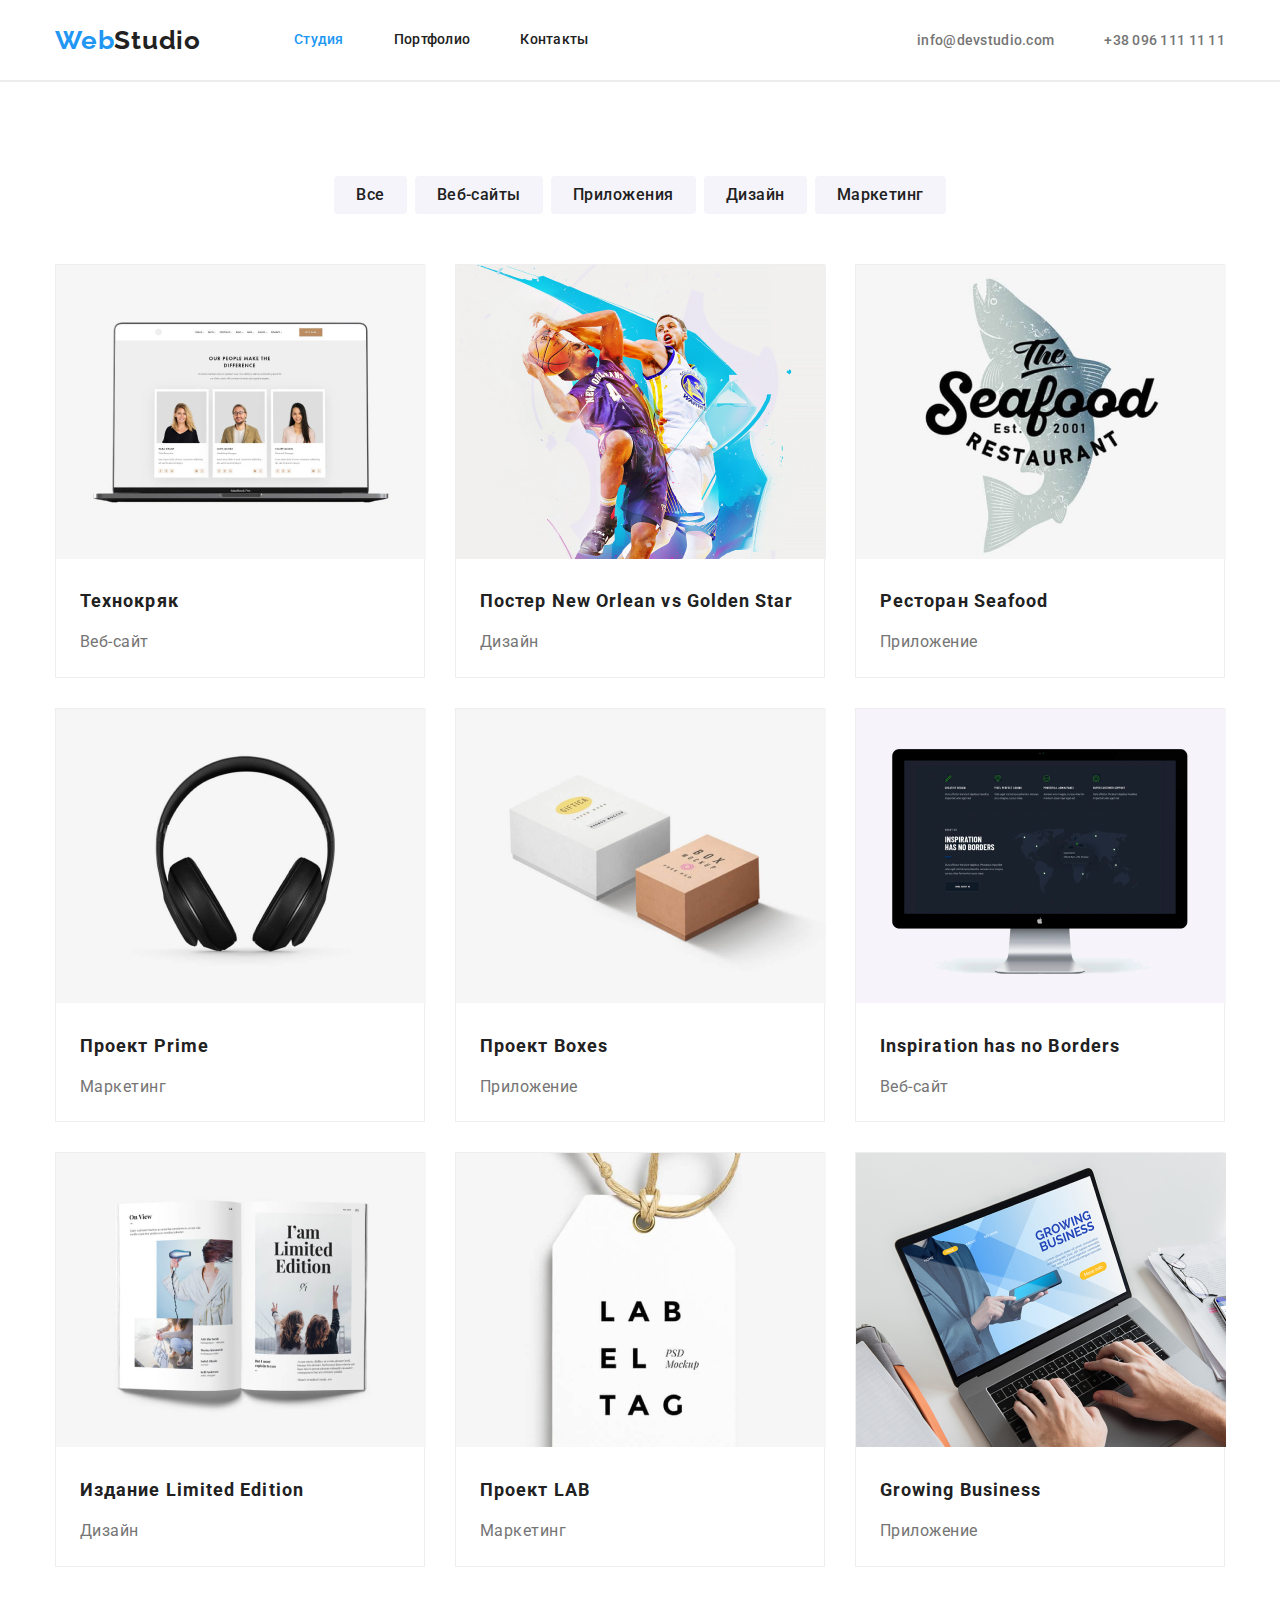
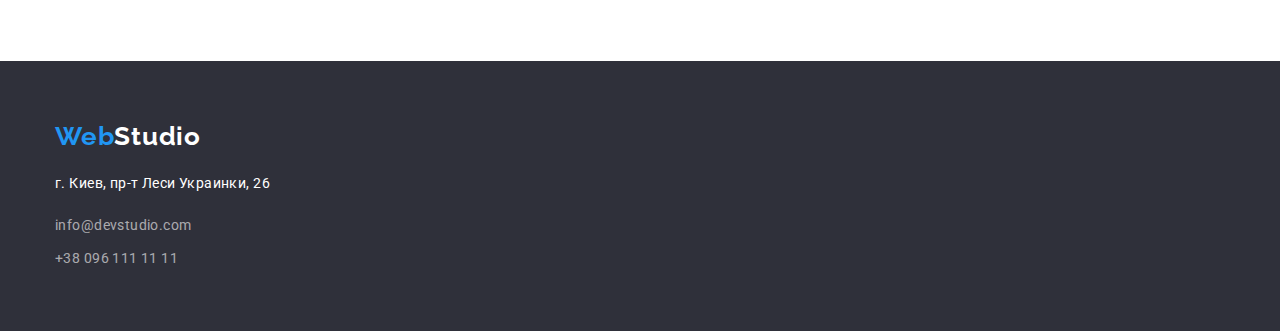
==== portfolio.html @ cbc69741 "hw3 done" ====
<!DOCTYPE html>
<html lang="en">
  <head>
    <meta charset="UTF-8" />
    <meta name="viewport" content="width=device-width, initial-scale=1.0" />
    <link
      href="https://fonts.googleapis.com/css2?family=Oleo+Script&family=Raleway:wght@700&family=Roboto:wght@400;500;700;900&display=swap"
      rel="stylesheet"
    />
    <link
      rel="stylesheet"
      href="https://cdnjs.cloudflare.com/ajax/libs/modern-normalize/1.0.0/modern-normalize.min.css"
    />
    <link rel="stylesheet" href="./css/styles-index.css" />
    <link rel="stylesheet" href="./css/styles-portfolio.css" />
    <title>Portfolio</title>
  </head>
  <body>
    <header class="container main-nav">
      <a class="logo-black" href="./index.html"
        ><span class="web">Web</span>Studio</a
      >
      <nav>
        <ul class="list site-nav">
          <li class="item">
            <a class="link active" href="./index.html">Студия</a>
          </li>
          <li class="item">
            <a class="link" href="./portfolio.html">Портфолио</a>
          </li>
          <li class="item"><a class="link" href="#contacts">Контакты</a></li>
        </ul>
      </nav>

      <ul class="list contacts-nav">
        <li class="item">
          <a
            class="link"
            target="_blank"
            rel="noopener noreferer"
            href="mailto:info@devstudio.com"
            >info@devstudio.com</a
          >
        </li>
        <li class="item">
          <a
            class="link"
            target="_blank"
            rel="noopener noreferer"
            href="tel:+380961111111"
            >+38 096 111 11 11</a
          >
        </li>
      </ul>
    </header>
    <hr class="line" />
    <main>
      <h1 hidden>Portfolio</h1>
      <section>
        <div class="container">
          <ul class="list services">
            <li class="item"><button class="btn" type="button">Все</button></li>
            <li class="item">
              <button class="btn" type="button">Веб-сайты</button>
            </li>
            <li class="item">
              <button class="btn" type="button">Приложения</button>
            </li>
            <li class="item">
              <button class="btn" type="button">Дизайн</button>
            </li>
            <li class="item">
              <button class="btn" type="button">Маркетинг</button>
            </li>
          </ul>
        </div>
        <div class="container">
          <ul class="list products">
            <li class="item">
              <img
                src="./images/portfolio/Technokriak.png"
                alt="Веб-сайт Технокряк"
                width="370px"
              />
              <h2 class="name">Технокряк</h2>
              <p class="type">Веб-сайт</p>
            </li>
            <li class="item">
              <img
                src="./images/portfolio/NewOrleanGoldenStar.png"
                alt="Постер Новый Орлеан"
                width="370px"
              />
              <h2 class="name">
                Постер <span lang="en">New Orlean vs Golden Star</span>
              </h2>
              <p class="type">Дизайн</p>
            </li>
            <li class="item">
              <img
                src="./images/portfolio/Seafood.png"
                alt="Ресторан Seafood"
                width="370px"
              />
              <h2 class="name">Ресторан <span lang="en">Seafood</span></h2>
              <p class="type">Приложение</p>
            </li>
            <li class="item">
              <img
                src="./images/portfolio/Prime.png"
                alt="Проект Prime"
                width="370px"
              />
              <h2 class="name">Проект <span lang="en">Prime</span></h2>
              <p class="type">Маркетинг</p>
            </li>
            <li class="item">
              <img
                src="./images/portfolio/Boxes.png"
                alt="Проект Boxes"
                width="370px"
              />
              <h2 class="name">Проект <span lang="en">Boxes</span></h2>
              <p class="type">Приложение</p>
            </li>
            <li class="item">
              <img
                src="./images/portfolio/Inspiration.png"
                alt="Веб-сайт Inspiration has no borders"
                width="370px"
              />
              <h2 class="name" lang="en">Inspiration has no Borders</h2>
              <p class="type">Веб-сайт</p>
            </li>
            <li class="item">
              <img
                src="./images/portfolio/LimitedEdition.png"
                alt="Издание Limited Edition"
                width="370px"
              />
              <h2 class="name">
                Издание <span lang="en">Limited Edition</span>
              </h2>
              <p class="type">Дизайн</p>
            </li>
            <li class="item">
              <img
                src="./images/portfolio/LAB.png"
                alt="Проект LAB"
                width="370px"
              />
              <h2 class="name">Проект <span lang="en">LAB</span></h2>
              <p class="type">Маркетинг</p>
            </li>
            <li class="item">
              <img
                src="./images/portfolio/GrowingBusiness.png"
                alt="Приложение GrowingBusiness"
                width="370px"
              />
              <h2 class="name" lang="en">Growing Business</h2>
              <p class="type">Приложение</p>
            </li>
          </ul>
        </div>
      </section>
    </main>

    <footer id="contacts">
      <div class="container footer-contacts">
        <a class="logo-white" href="/"><span class="web">Web</span>Studio</a>
        <address class="street-name">г. Киев, пр-т Леси Украинки, 26</address>
        <address>
          <ul class="list">
            <li class="item">
              <a
                class="link"
                target="_blank"
                rel="noopener noreferer"
                href="mailto:info@devstudio.com"
                >info@devstudio.com</a
              >
            </li>
            <li class="item">
              <a
                class="link"
                target="_blank"
                rel="noopener noreferer"
                href="tel:+380961111111"
                >+38 096 111 11 11</a
              >
            </li>
          </ul>
        </address>
      </div>
    </footer>
  </body>
</html>
---- css/styles-index.css ----
:root {
  --bg-color-black: #2f303a;
  --blue: #2196f3;
  --black: #212121;
  --grey: #757575;
  --white: #ffffff;
  --our-team-bg: #f5f4fa;
  --contacts-footer: rgba(255, 255, 255, 0.6);
  --inactive-bg-button: #f5f4fa;
}
.container {
  width: 1200px;
  padding-left: 15px;
  padding-right: 15px;
  margin-left: auto;
  margin-right: auto;
}
.list {
  padding: 0;
  margin: 0;
  list-style-type: none;
}
h1,
h2,
h3,
p {
  margin-top: 0px;
  margin-bottom: 0px;
}
.section {
  padding-bottom: 94px;
  padding-top: 94px;
}
.no-padding {
  padding-bottom: 0px;
}
.logo-black {
  font-family: Raleway;
  font-weight: 700;
  font-size: 26px;
  line-height: 1.19;
  letter-spacing: 0.03em;
  color: var(--black);
  text-decoration: none;
}
.web {
  color: var(--blue);
}
.site-nav,
.contacts-nav,
.main-nav {
  display: flex;
}
.main-nav {
  align-items: center;
}
.site-nav {
  margin-left: 93px;
}
.contacts-nav {
  margin-left: auto;
}
.site-nav .item:not(:last-child),
.contacts-nav .item:not(:last-child) {
  margin-right: 50px;
}
.site-nav .link {
  display: block;
  padding-top: 32px;
  padding-bottom: 32px;

  color: var(--black);
  text-decoration: none;
}
.site-nav .link:hover,
.site-nav .link.active {
  color: var(--blue);
}
.site-nav .link,
.contacts-nav .link {
  font-family: Roboto;
  font-weight: 500;
  font-size: 14px;
  line-height: 1.14;
  letter-spacing: 0.02em;
}
.contacts-nav .link {
  padding-top: 32px;
  padding-bottom: 32px;

  color: var(--grey);
  text-decoration: none;
}
.contacts-nav .link:hover {
  color: var(--blue);
}
.main-title {
  background-color: var(--bg-color-black);
  text-align: center;
}
.main-title .hero {
  display: block;
  padding-top: 280px;
  padding-right: 453px;
  padding-left: 452px;
  padding-bottom: 30px;

  font-family: Roboto;
  font-weight: 900;
  font-size: 44px;
  line-height: 1.36;
  text-align: center;
  letter-spacing: 0.06em;
  text-transform: uppercase;
  color: var(--white);
}
.main-title .btn {
  display: inline-block;
  border-radius: 4px;
  border: 1px var(--blue);
  padding: 10px 32px;
  min-width: 200px;
  margin-bottom: 200px;

  font-family: Roboto;
  font-weight: bold;
  font-size: 16px;
  line-height: 1.88;
  text-align: center;
  letter-spacing: 0.06em;
  color: var(--white);
  background: var(--blue);
}
.advantages {
  display: flex;
  align-items: center;
}
.advantages .item {
  width: 270px;
}
.advantages .title {
  padding-bottom: 10px;
  font-family: Roboto;
  font-weight: bold;
  font-size: 14px;
  line-height: 1.14;
  letter-spacing: 0.03em;
  text-transform: uppercase;
  color: var(--black);
}
.advantages .text {
  font-family: Roboto;
  font-weight: 400;
  font-size: 14px;
  line-height: 1.71;
  letter-spacing: 0.03em;
  color: var(--grey);
}
.advantages .item:not(:last-child),
.about-us .item:not(:last-child),
.our-team .item:not(:last-child) {
  margin-right: 30px;
}
.our-team {
  background-color: var(--our-team-bg);
}
.our-team .item {
  border-radius: 0px 0px 4px 4px;
}
.about-us .list {
  display: flex;
}
.about-us .title,
.our-team .title {
  margin-bottom: 50px;
}
.our-team .list {
  display: flex;
}
.our-team .photo {
  margin-bottom: 30px;
}
.our-team .specialty {
  padding-top: 10px;
  padding-bottom: 30px;
}
.our-team .title,
.about-us .title {
  font-family: Roboto;
  font-weight: 700;
  font-size: 36px;
  line-height: 1.17;
  text-align: center;
  letter-spacing: 0.03em;
  color: var(--black);
}
.our-team .item {
  background-color: var(--white);
}
.our-team .name,
.our-team .specialty {
  font-family: Roboto;
  font-size: 16px;
  line-height: 1.18;
  text-align: center;
  letter-spacing: 0.03em;
}
.our-team .name {
  font-weight: 500;
  color: var(--black);
}
.our-team .specialty {
  font-weight: 400;
  color: var(--grey);
}
footer {
  background-color: var(--bg-color-black);
}
.logo-white {
  display: block;
  padding-top: 60px;

  font-family: Raleway;
  font-weight: 700;
  font-size: 26px;
  line-height: 1.19;
  letter-spacing: 0.03em;
  color: var(--white);
  text-decoration: none;
}
.street-name {
  display: block;
  padding-top: 20px;
  padding-bottom: 9px;

  font-family: Roboto;
  font-weight: 400;
  font-size: 14px;
  line-height: 1.71;
  letter-spacing: 0.03em;
  color: var(--white);
  font-style: normal;
}
.footer-contacts .item {
  display: block;
}
.footer-contacts .link {
  font-family: Roboto;
  font-weight: 400;
  font-size: 14px;
  line-height: 1.71;
  letter-spacing: 0.03em;
  color: var(--contacts-footer);
  text-decoration: none;
  font-style: normal;
}
.footer-contacts .item:not(:last-child) {
  padding-top: 9px;
  padding-bottom: 9px;
}
.footer-contacts .item:last-child {
  padding-bottom: 60px;
}
---- css/styles-portfolio.css ----
:root {
  --bg-color-black: #2f303a;
  --blue: #2196f3;
  --black: #212121;
  --grey: #757575;
  --white: #ffffff;
  --line: #ececec;
  --white-bg-btn: #eeeeee;
  --contacts-footer: rgba(255, 255, 255, 0.6);
  --inactive-bg-button: #f5f4fa;
}
.line {
  margin: 0;
  border: 1px solid var(--line);
  background-color: var(--line);
}
.services {
  display: flex;
  justify-content: center;
}
.services .btn {
  display: inline-block;
  border-radius: 4px;
  border: 1px var(--blue);
  padding: 6px 22px;
  margin-top: 94px;
  margin-bottom: 50px;

  font-family: Roboto;
  font-weight: 500;
  font-size: 16px;
  line-height: 1.62;
  text-align: center;
  letter-spacing: 0.03em;
  color: var(--black);
  background-color: var(--inactive-bg-button);
}
.services .btn:hover {
  color: var(--white);
  background-color: var(--blue);
}
.services .item:not(:last-child) {
  margin-right: 8px;
}
.products {
  display: flex;
  flex-wrap: wrap;
  margin-bottom: 94px;
}
.products .item {
  border: 1px solid var(--white-bg-btn);
  width: calc((100% - 60px) / 3);
  margin-right: 30px;
  margin-bottom: 30px;
}
.products .item:nth-child(3n) {
  margin-right: 0px;
}
.products .item:nth-last-child(-n + 3) {
  margin-bottom: 0px;
}
.products .name {
  display: block;
  min-width: 322px;
  padding: 20px 24px 4px 24px;
  font-family: Roboto;
  font-weight: 700;
  font-size: 18px;
  line-height: 2;
  letter-spacing: 0.06em;
  color: var(--black);
}
.products .type {
  display: block;
  min-width: 322px;
  padding: 4px 24px 20px 24px;
  font-family: Roboto;
  font-weight: 400;
  font-size: 16px;
  line-height: 1.87;
  letter-spacing: 0.03em;
  color: var(--grey);
}
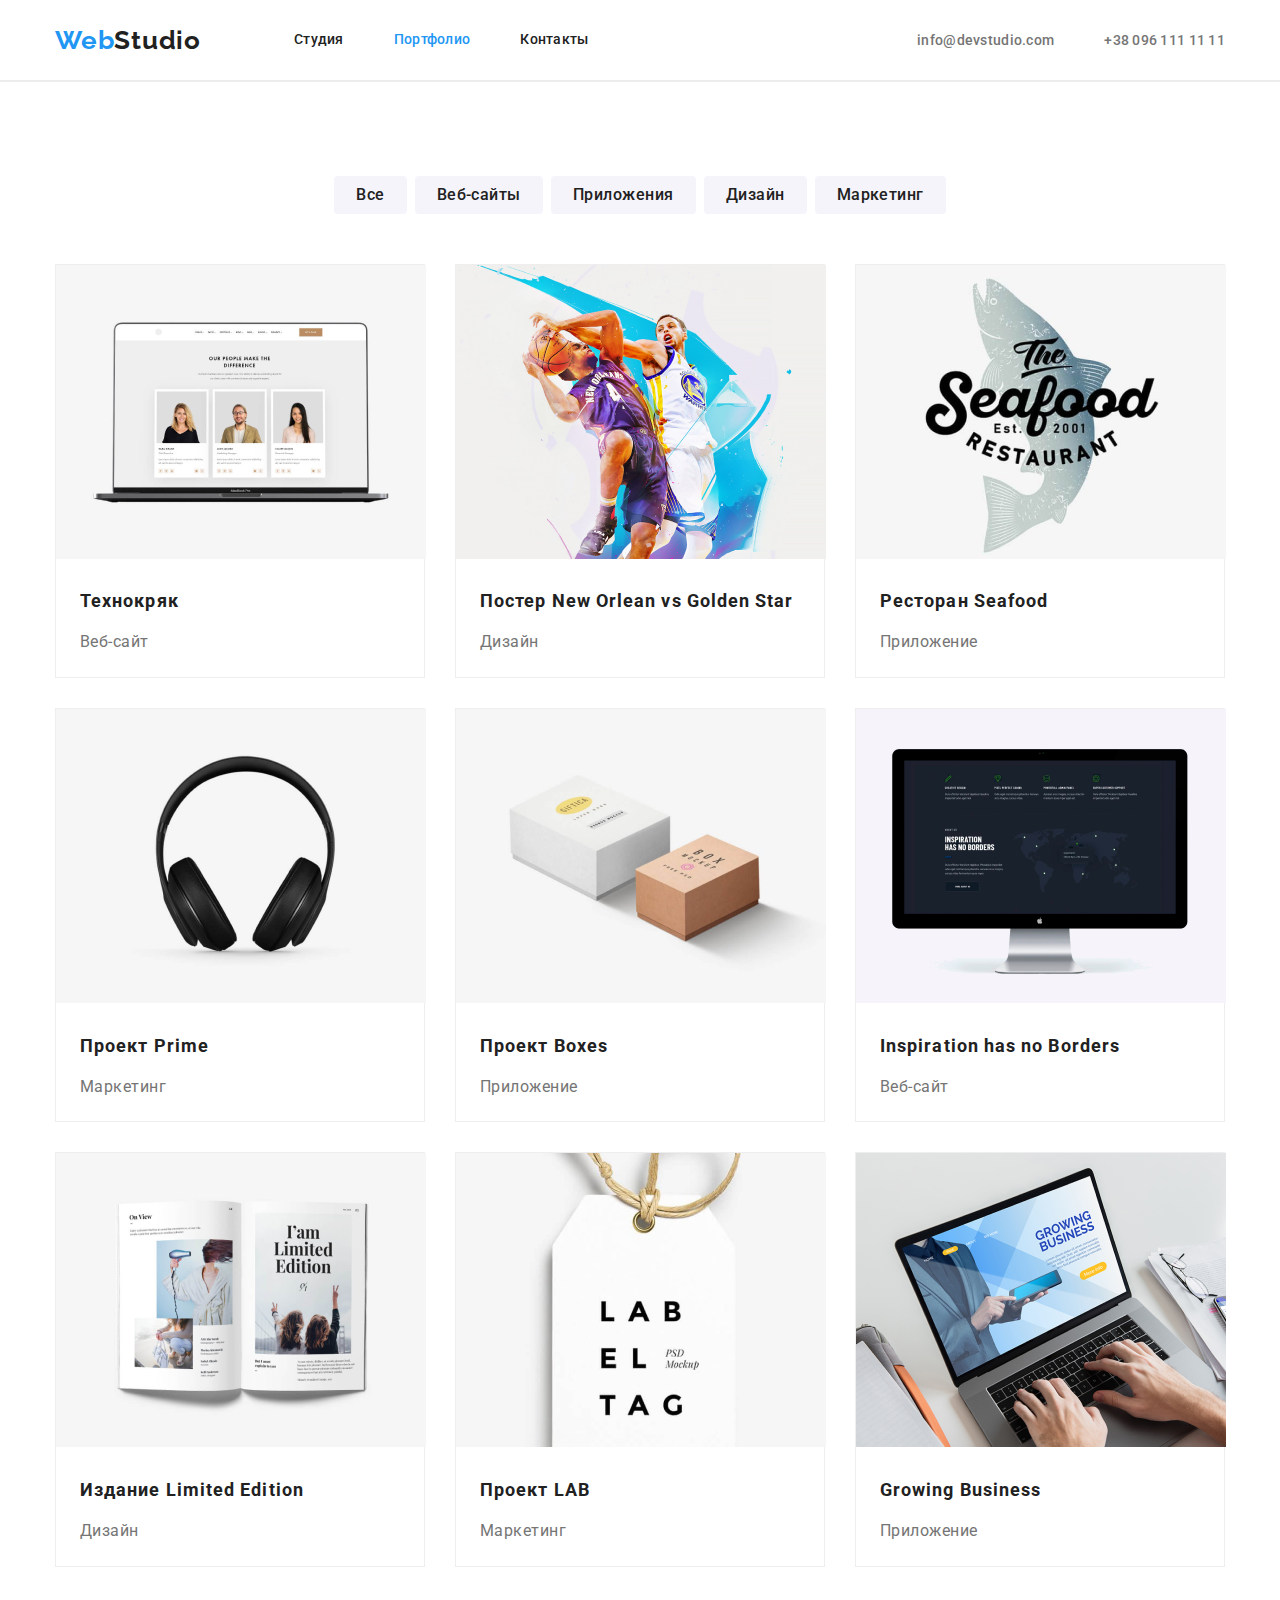
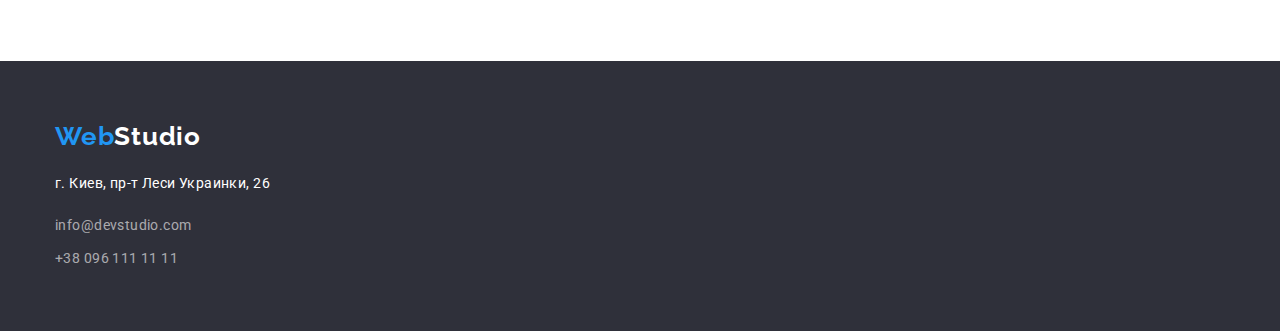
==== commit beaf4fb7: "small bug fixed" ====
--- a/portfolio.html
+++ b/portfolio.html
@@ -23,10 +23,10 @@
       <nav>
         <ul class="list site-nav">
           <li class="item">
-            <a class="link active" href="./index.html">Студия</a>
+            <a class="link" href="./index.html">Студия</a>
           </li>
           <li class="item">
-            <a class="link" href="./portfolio.html">Портфолио</a>
+            <a class="link active" href="./portfolio.html">Портфолио</a>
           </li>
           <li class="item"><a class="link" href="#contacts">Контакты</a></li>
         </ul>
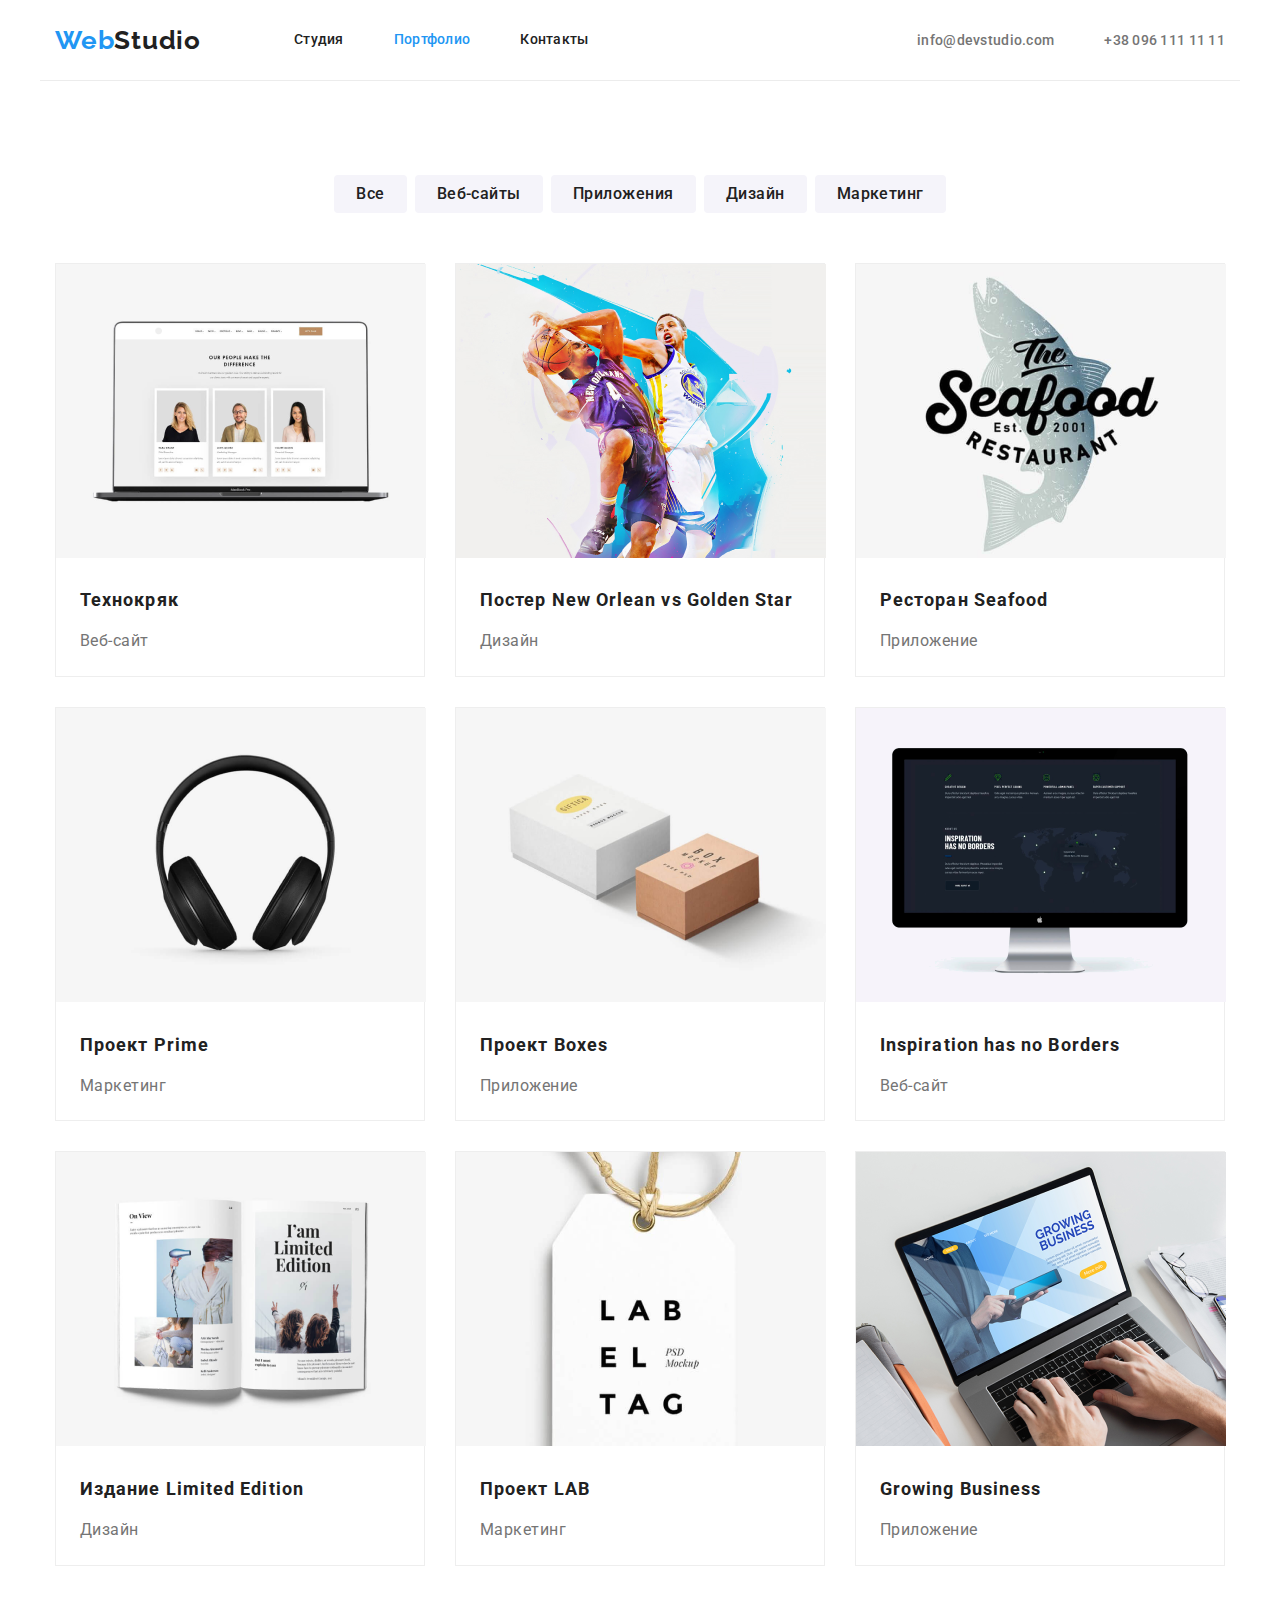
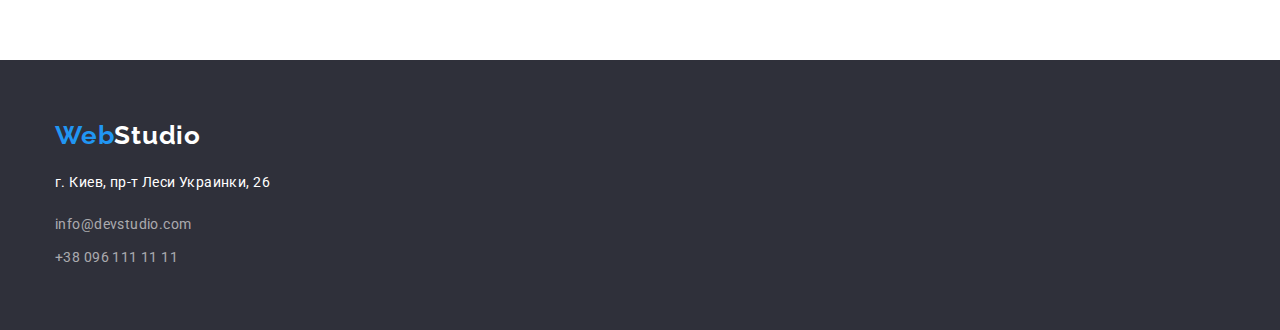
==== commit 28e15bdc: "changed hr/ to border" ====
--- a/portfolio.html
+++ b/portfolio.html
@@ -53,7 +53,6 @@
         </li>
       </ul>
     </header>
-    <hr class="line" />
     <main>
       <h1 hidden>Portfolio</h1>
       <section>
--- a/css/styles-index.css
+++ b/css/styles-index.css
@@ -97,19 +97,17 @@
 .main-title {
   background-color: var(--bg-color-black);
   text-align: center;
+  padding-top: 200px;
+  padding-bottom: 200px;
 }
 .main-title .hero {
   display: block;
-  padding-top: 280px;
-  padding-right: 453px;
-  padding-left: 452px;
-  padding-bottom: 30px;
+  margin-bottom: 30px;
 
   font-family: Roboto;
   font-weight: 900;
   font-size: 44px;
   line-height: 1.36;
-  text-align: center;
   letter-spacing: 0.06em;
   text-transform: uppercase;
   color: var(--white);
@@ -120,13 +118,11 @@
   border: 1px var(--blue);
   padding: 10px 32px;
   min-width: 200px;
-  margin-bottom: 200px;
 
   font-family: Roboto;
   font-weight: bold;
   font-size: 16px;
   line-height: 1.88;
-  text-align: center;
   letter-spacing: 0.06em;
   color: var(--white);
   background: var(--blue);
--- a/css/styles-portfolio.css
+++ b/css/styles-portfolio.css
@@ -9,10 +9,8 @@
   --contacts-footer: rgba(255, 255, 255, 0.6);
   --inactive-bg-button: #f5f4fa;
 }
-.line {
-  margin: 0;
-  border: 1px solid var(--line);
-  background-color: var(--line);
+.main-nav {
+  border-bottom: 1px solid var(--line);
 }
 .services {
   display: flex;
